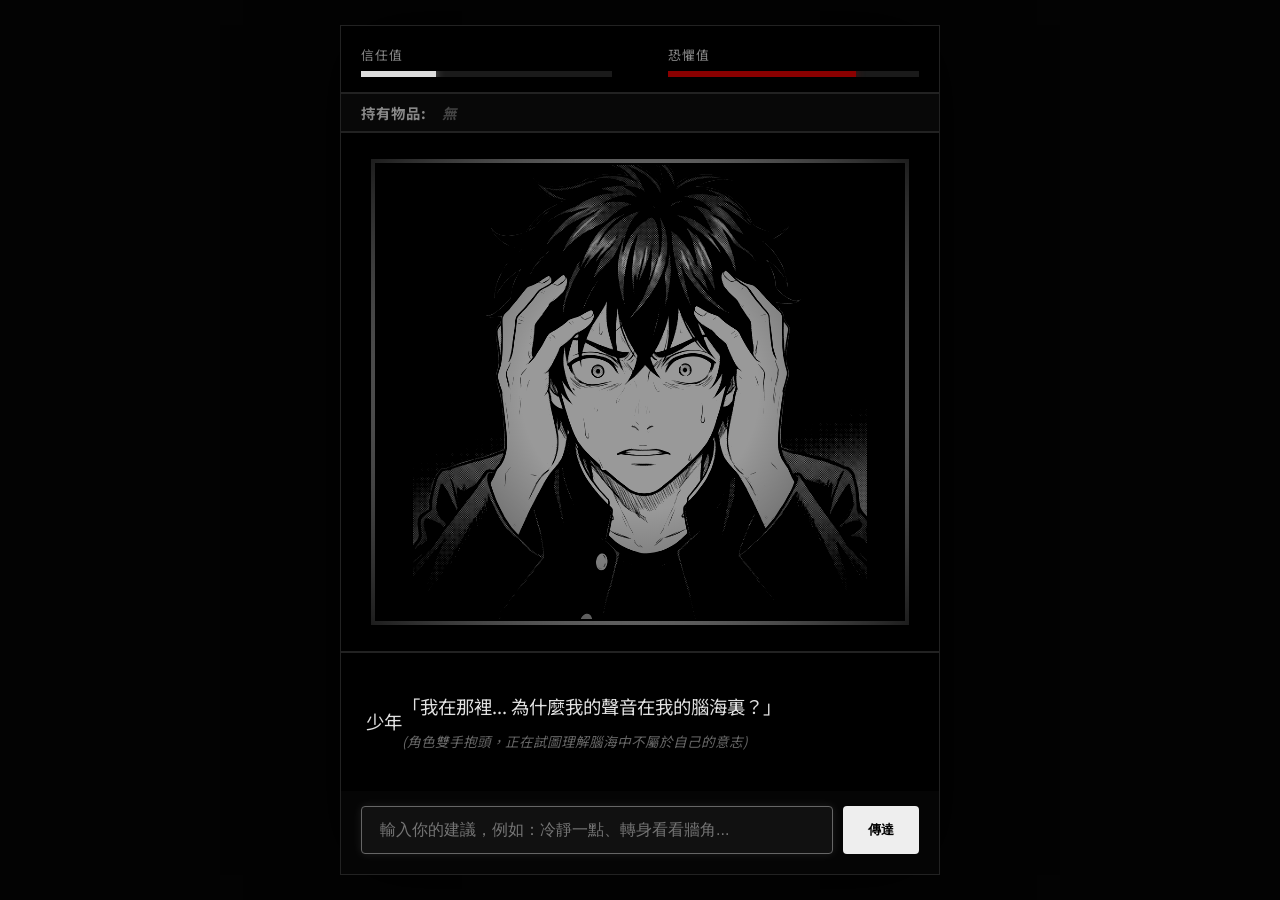
==== Just_A_Suggestion_Game/static/game/index.html @ 44a62f9b "fix(thesis): implementation of AI autonomy and zero-text manga aesthetic v6.1" ====
<!DOCTYPE html>
<html lang="zh-TW">
<head>
    <meta charset="UTF-8">
    <meta name="viewport" content="width=device-width, initial-scale=1.0">
    <title>《只是一個建議》前導測試版</title>
    <link rel="stylesheet" href="style.css">
    <link href="https://fonts.googleapis.com/css2?family=Noto+Sans+TC:wght@300;400;700&display=swap" rel="stylesheet">
</head>
<body>
    <div id="game-container">
        <!-- 狀態列 -->
        <header id="status-bar">
            <div class="stat">
                <label>信任值</label>
                <div class="bar-bg"><div id="trust-bar" class="bar-fill trust"></div></div>
            </div>
            <div class="stat">
                <label>恐懼值</label>
                <div class="bar-bg"><div id="fear-bar" class="bar-fill fear"></div></div>
            </div>
        </header>

        <!-- 物品欄 -->
        <div id="inventory-bar">
            <span>持有物品:</span>
            <div id="inventory-items">
                <span class="empty-inventory">無</span>
            </div>
        </div>

        <!-- 視覺呈現 (風格化漫畫分鏡) -->
        <div id="scene-display">
            <img id="scene-image" src="assets/starter_v6_1.png" alt="Stylized manga panel">
            <div id="vignette"></div>
            <!-- 黑白雜訊疊加層模擬不穩定的 AI 畫面 -->
            <div id="noise-overlay"></div>
        </div>

        <!-- 文字對話框 -->
        <div id="dialogue-box">
            <div id="username-display">少年</div>
            <p id="npc-text">「我在那裡... 為什麼我的聲音在我的腦海裏？」<br><span class="desc">(角色雙手抱頭，正在試圖理解腦海中不屬於自己的意志)</span></p>
        </div>

        <!-- 玩家輸入區 -->
        <div id="input-area">
            <input type="text" id="suggestion-input" placeholder="輸入你的建議，例如：冷靜一點、轉身看看牆角..." autocomplete="off">
            <button id="submit-btn">傳達</button>
        </div>
    </div>
    <script src="game.js"></script>
</body>
</html>
---- Just_A_Suggestion_Game/static/game/style.css ----
* {
    box-sizing: border-box;
    margin: 0;
    padding: 0;
}

body {
    background-color: #030303;
    color: #e0e0e0;
    font-family: 'Noto Sans TC', sans-serif;
    display: flex;
    justify-content: center;
    align-items: center;
    height: 100vh;
    overflow: hidden;
}

#game-container {
    width: 100%;
    max-width: 600px;
    height: 100%;
    max-height: 850px;
    background-color: #0a0a0a;
    display: flex;
    flex-direction: column;
    border: 1px solid #222;
    box-shadow: 0 0 80px rgba(0,0,0,0.9);
}

#status-bar {
    display: flex;
    justify-content: space-between;
    padding: 15px 20px;
    background-color: #000;
    border-bottom: 2px solid #222;
}

.stat {
    width: 45%;
}

.stat label {
    font-size: 0.8rem;
    color: #888;
    letter-spacing: 1px;
}

.bar-bg {
    width: 100%;
    height: 6px;
    background-color: #1a1a1a;
    margin-top: 6px;
    overflow: hidden;
}

.bar-fill {
    height: 100%;
    transition: width 0.8s cubic-bezier(0.22, 1, 0.36, 1);
}

.bar-fill.trust {
    background-color: #ddd;
    box-shadow: 0 0 10px rgba(255,255,255,0.5);
}

.bar-fill.fear {
    background-color: #8a0000;
    box-shadow: 0 0 10px rgba(138,0,0,0.8);
}

#scene-display {
    flex-grow: 1;
    position: relative;
    overflow: hidden;
    background-color: #000;
    display: flex;
    justify-content: center;
    align-items: center;
}

/* 高反差黑白漫畫風格的核心濾鏡 */
#scene-image {
    width: 90%;
    height: 90%;
    object-fit: contain;
    filter: grayscale(100%) contrast(150%) brightness(0.9);
    transition: all 0.5s ease;
    opacity: 1;
    border: 4px solid #fff;
    padding: 2px;
    background-color: #000;
}

#vignette {
    position: absolute;
    top: 0; left: 0; right: 0; bottom: 0;
    background: radial-gradient(circle, transparent 30%, rgba(0,0,0,0.95) 100%);
    pointer-events: none;
}

#noise-overlay {
    position: absolute;
    top: 0; left: 0; right: 0; bottom: 0;
    background: url('[data-uri]');
    opacity: 0.15;
    pointer-events: none;
    mix-blend-mode: overlay;
}

#dialogue-box {
    min-height: 140px;
    padding: 25px;
    background-color: #000;
    border-top: 2px solid #222;
    font-size: 1.15rem;
    line-height: 1.7;
    display: flex;
    align-items: center;
}

#npc-text {
    margin: 0;
}

.desc {
    font-size: 0.85rem;
    color: #666;
    display: block;
    margin-top: 8px;
    font-style: italic;
}

#input-area {
    display: flex;
    padding: 15px 20px 20px 20px;
    background-color: #050505;
}

#suggestion-input {
    flex-grow: 1;
    background-color: #111;
    border: 1px solid #333;
    color: #eee;
    padding: 14px 18px;
    font-size: 1rem;
    border-radius: 4px;
    outline: none;
    transition: all 0.3s;
}

#suggestion-input:focus {
    border-color: #666;
    box-shadow: 0 0 10px rgba(255,255,255,0.1);
}

#submit-btn {
    background-color: #eee;
    color: #000;
    border: none;
    padding: 0 25px;
    margin-left: 10px;
    font-weight: bold;
    cursor: pointer;
    border-radius: 4px;
    transition: background 0.3s, transform 0.1s;
}

#submit-btn:hover {
    background-color: #fff;
}

#submit-btn:active {
    transform: scale(0.95);
}

#submit-btn:disabled {
    background-color: #444;
    cursor: not-allowed;
}

#inventory-bar {
    background-color: #080808;
    color: #888;
    padding: 8px 20px;
    font-size: 0.9rem;
    display: flex;
    align-items: center;
    border-bottom: 2px solid #222;
}

#inventory-bar span:first-child {
    margin-right: 15px;
    font-weight: bold;
    letter-spacing: 1px;
}

#inventory-items {
    display: flex;
    gap: 10px;
}

.inventory-item {
    background-color: #1a1a1a;
    border: 1px solid #444;
    padding: 3px 10px;
    border-radius: 3px;
    color: #ccc;
    font-size: 0.85rem;
}

.empty-inventory {
    color: #444;
    font-style: italic;
}
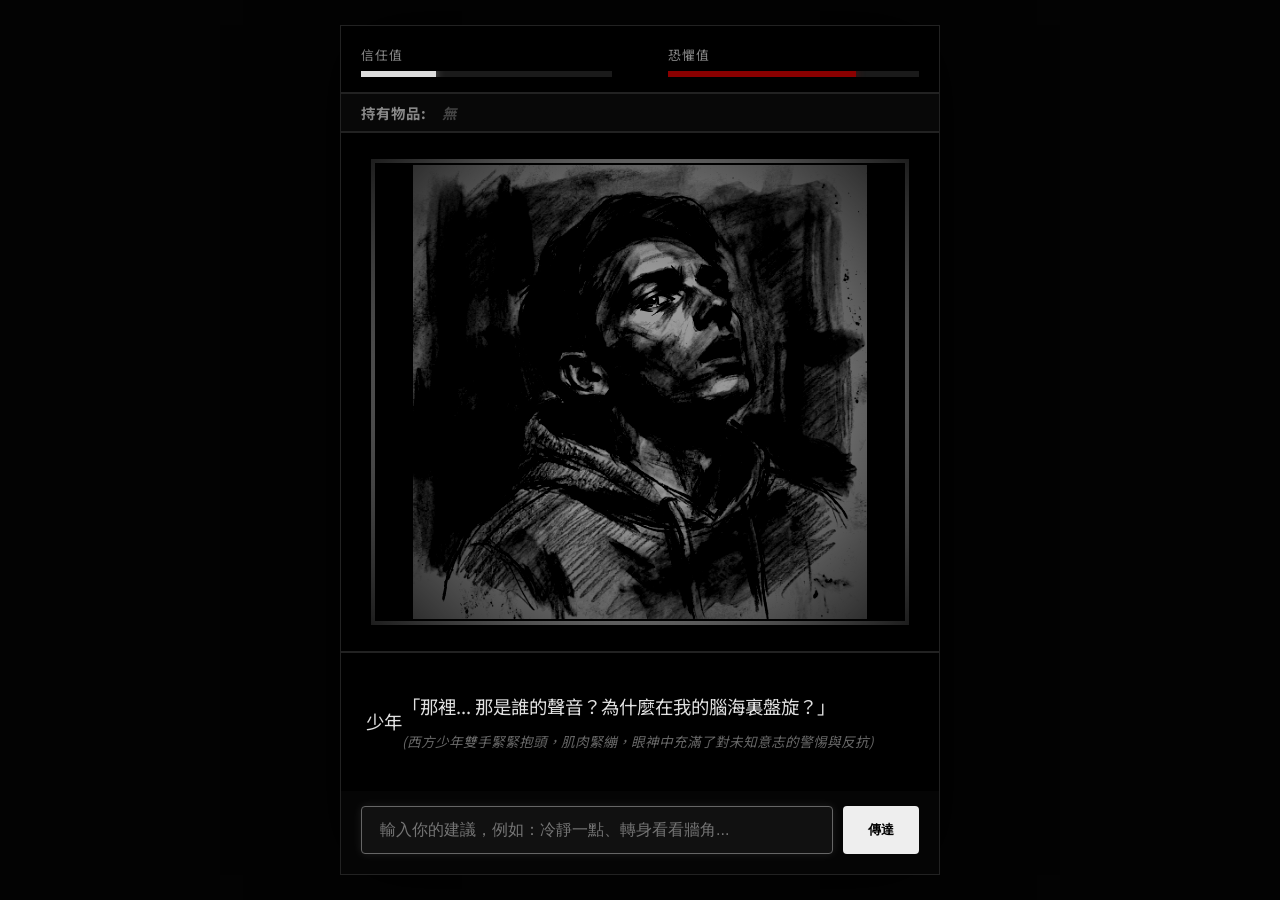
==== commit 7890e279: "feat(thesis): Final rebrand to v12 Western Impressionist Noir" ====
--- a/Just_A_Suggestion_Game/static/game/index.html
+++ b/Just_A_Suggestion_Game/static/game/index.html
@@ -29,9 +29,9 @@
             </div>
         </div>
 
-        <!-- 視覺呈現 (風格化漫畫分鏡) -->
+        <!-- 視覺呈現 (西方超低細節印象派分鏡) -->
         <div id="scene-display">
-            <img id="scene-image" src="assets/starter_v6_1.png" alt="Stylized manga panel">
+            <img id="scene-image" src="assets/starter_v12.png" alt="Impressionist noir panel">
             <div id="vignette"></div>
             <!-- 黑白雜訊疊加層模擬不穩定的 AI 畫面 -->
             <div id="noise-overlay"></div>
@@ -40,7 +40,7 @@
         <!-- 文字對話框 -->
         <div id="dialogue-box">
             <div id="username-display">少年</div>
-            <p id="npc-text">「我在那裡... 為什麼我的聲音在我的腦海裏？」<br><span class="desc">(角色雙手抱頭，正在試圖理解腦海中不屬於自己的意志)</span></p>
+            <p id="npc-text">「那裡... 那是誰的聲音？為什麼在我的腦海裏盤旋？」<br><span class="desc">(西方少年雙手緊緊抱頭，肌肉緊繃，眼神中充滿了對未知意志的警惕與反抗)</span></p>
         </div>
 
         <!-- 玩家輸入區 -->
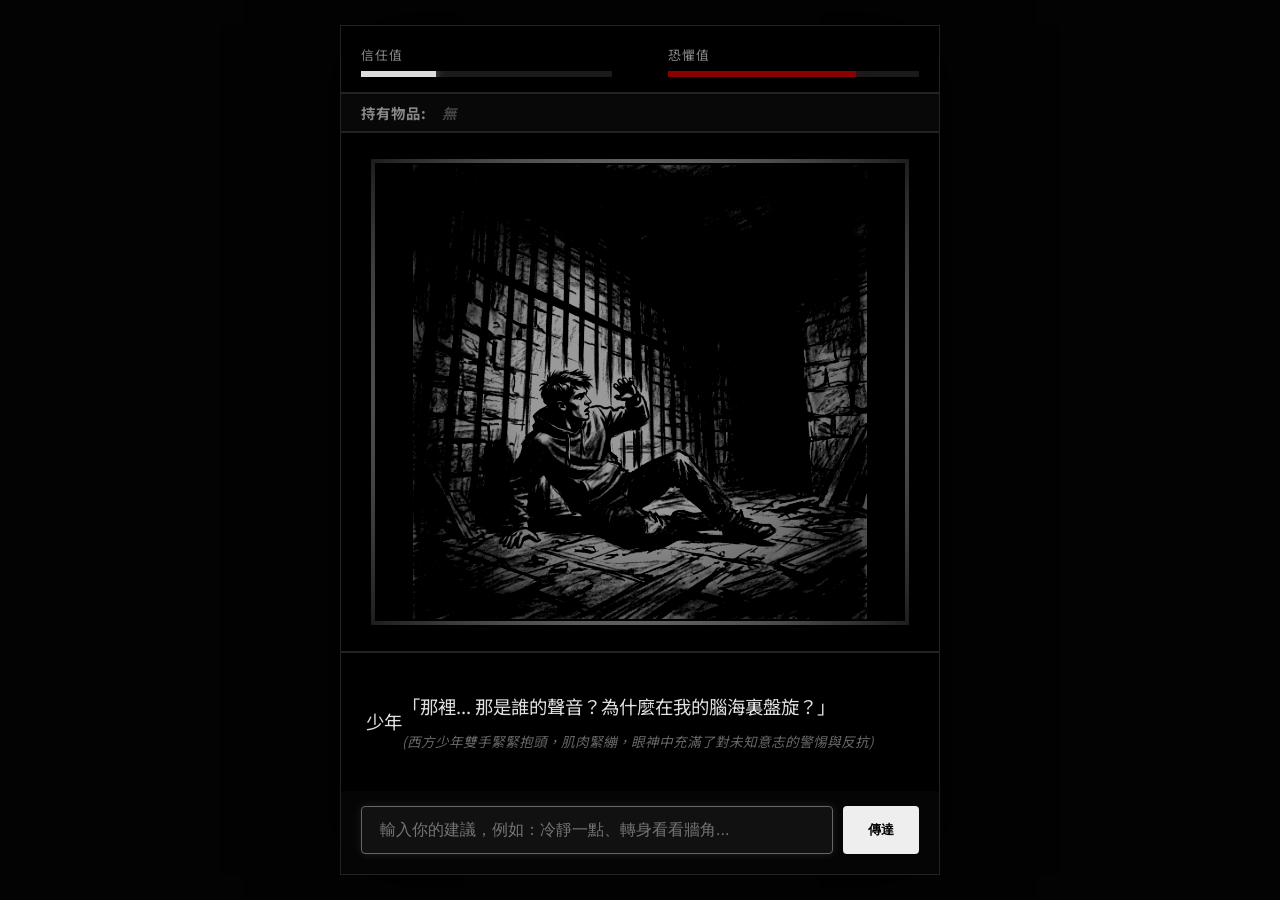
==== commit f308d938: "fix(cache): Final cache-busting update for v12.1" ====
--- a/Just_A_Suggestion_Game/static/game/index.html
+++ b/Just_A_Suggestion_Game/static/game/index.html
@@ -31,7 +31,7 @@
 
         <!-- 視覺呈現 (西方超低細節印象派分鏡) -->
         <div id="scene-display">
-            <img id="scene-image" src="assets/starter_v12.png" alt="Impressionist noir panel">
+            <img id="scene-image" src="assets/starter_v12_1.png" alt="Impressionist noir panel">
             <div id="vignette"></div>
             <!-- 黑白雜訊疊加層模擬不穩定的 AI 畫面 -->
             <div id="noise-overlay"></div>
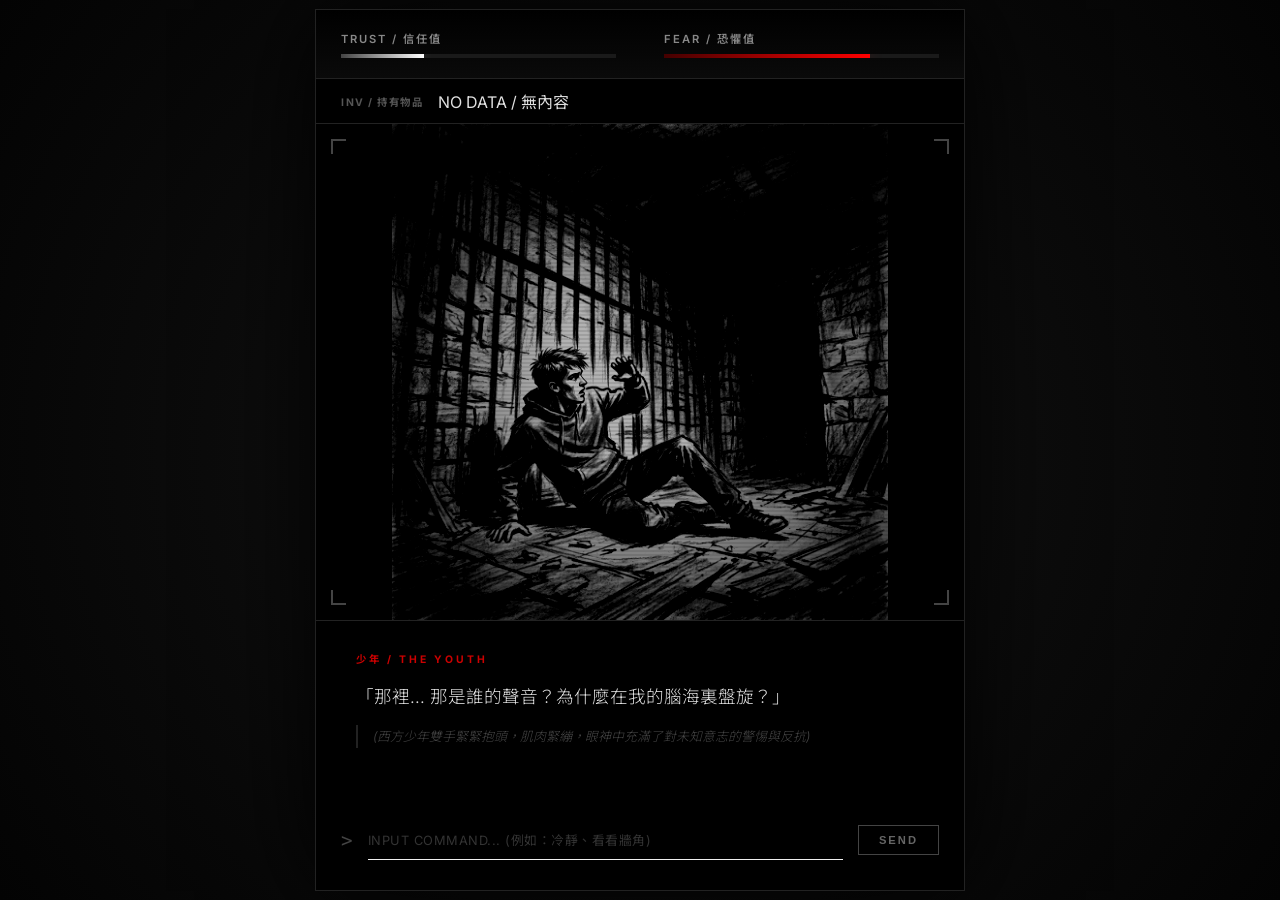
==== commit c081a071: "feat(ui): v13 Comprehensive UI redesign - Noir-Console Aesthetic" ====
--- a/Just_A_Suggestion_Game/static/game/index.html
+++ b/Just_A_Suggestion_Game/static/game/index.html
@@ -3,52 +3,66 @@
 <head>
     <meta charset="UTF-8">
     <meta name="viewport" content="width=device-width, initial-scale=1.0">
-    <title>《只是一個建議》前導測試版</title>
+    <title>《只是一個建議》| Just A Suggestion</title>
+    <!-- 引入 Inter 與 Noto Sans TC 提升專業感 -->
+    <link href="https://fonts.googleapis.com/css2?family=Inter:wght@300;400;600&family=Noto+Sans+TC:wght@300;400;700&display=swap" rel="stylesheet">
     <link rel="stylesheet" href="style.css">
-    <link href="https://fonts.googleapis.com/css2?family=Noto+Sans+TC:wght@300;400;700&display=swap" rel="stylesheet">
 </head>
 <body>
     <div id="game-container">
-        <!-- 狀態列 -->
+        <!-- 核心控制台狀態列 -->
         <header id="status-bar">
             <div class="stat">
-                <label>信任值</label>
-                <div class="bar-bg"><div id="trust-bar" class="bar-fill trust"></div></div>
+                <label>TRUST / 信任值</label>
+                <div class="bar-bg"><div id="trust-bar" class="bar-fill trust" style="width: 50%;"></div></div>
             </div>
             <div class="stat">
-                <label>恐懼值</label>
-                <div class="bar-bg"><div id="fear-bar" class="bar-fill fear"></div></div>
+                <label>FEAR / 恐懼值</label>
+                <div class="bar-bg"><div id="fear-bar" class="bar-fill fear" style="width: 50%;"></div></div>
             </div>
         </header>
 
-        <!-- 物品欄 -->
+        <!-- 背包模組 -->
         <div id="inventory-bar">
-            <span>持有物品:</span>
+            <span class="module-label">INV / 持有物品</span>
             <div id="inventory-items">
-                <span class="empty-inventory">無</span>
+                <span class="empty-inventory">NO DATA / 無內容</span>
             </div>
         </div>
 
-        <!-- 視覺呈現 (西方超低細節印象派分鏡) -->
+        <!-- 視覺展現區 (控制台監控風格) -->
         <div id="scene-display">
+            <!-- 裝飾性掃描線與噪點 -->
+            <div class="scanlines"></div>
+            <div class="corner-accent top-left"></div>
+            <div class="corner-accent top-right"></div>
+            <div class="corner-accent bottom-left"></div>
+            <div class="corner-accent bottom-right"></div>
+            
             <img id="scene-image" src="assets/starter_v12_1.png" alt="Impressionist noir panel">
             <div id="vignette"></div>
-            <!-- 黑白雜訊疊加層模擬不穩定的 AI 畫面 -->
             <div id="noise-overlay"></div>
         </div>
 
-        <!-- 文字對話框 -->
+        <!-- 對話終端 -->
         <div id="dialogue-box">
-            <div id="username-display">少年</div>
-            <p id="npc-text">「那裡... 那是誰的聲音？為什麼在我的腦海裏盤旋？」<br><span class="desc">(西方少年雙手緊緊抱頭，肌肉緊繃，眼神中充滿了對未知意志的警惕與反抗)</span></p>
+            <div id="npc-content">
+                <div id="username-display">少年 / THE YOUTH</div>
+                <div id="text-wrapper">
+                    <p id="npc-text">「那裡... 那是誰的聲音？為什麼在我的腦海裏盤旋？」<br><span class="desc">(西方少年雙手緊緊抱頭，肌肉緊繃，眼神中充滿了對未知意志的警惕與反抗)</span></p>
+                </div>
+            </div>
         </div>
 
-        <!-- 玩家輸入區 -->
+        <!-- 指令輸入列 -->
         <div id="input-area">
-            <input type="text" id="suggestion-input" placeholder="輸入你的建議，例如：冷靜一點、轉身看看牆角..." autocomplete="off">
-            <button id="submit-btn">傳達</button>
+            <div class="prompt-icon">></div>
+            <input type="text" id="suggestion-input" placeholder="INPUT COMMAND... (例如：冷靜、看看牆角)" autocomplete="off">
+            <button id="submit-btn" disabled>SEND</button>
         </div>
     </div>
+
+    <!-- 啟動腳本 -->
     <script src="game.js"></script>
 </body>
 </html>
--- a/Just_A_Suggestion_Game/static/game/style.css
+++ b/Just_A_Suggestion_Game/static/game/style.css
@@ -1,3 +1,14 @@
+:root {
+    --bg-color: #030303;
+    --panel-bg: rgba(13, 13, 13, 0.9);
+    --accent-red: #cc0000;
+    --accent-white: #f0f0f0;
+    --border-color: #222222;
+    --text-primary: #e0e0e0;
+    --text-secondary: #888888;
+    --spacing: 20px;
+}
+
 * {
     box-sizing: border-box;
     margin: 0;
@@ -5,210 +16,283 @@
 }
 
 body {
-    background-color: #030303;
-    color: #e0e0e0;
-    font-family: 'Noto Sans TC', sans-serif;
+    background-color: var(--bg-color);
+    color: var(--text-primary);
+    font-family: 'Inter', 'Noto Sans TC', sans-serif;
     display: flex;
     justify-content: center;
     align-items: center;
     height: 100vh;
     overflow: hidden;
+    background-image: 
+        radial-gradient(circle at 50% 50%, #151515 0%, #030303 100%);
 }
 
 #game-container {
     width: 100%;
-    max-width: 600px;
-    height: 100%;
-    max-height: 850px;
-    background-color: #0a0a0a;
+    max-width: 650px;
+    height: 98vh;
+    background-color: var(--panel-bg);
     display: flex;
     flex-direction: column;
-    border: 1px solid #222;
-    box-shadow: 0 0 80px rgba(0,0,0,0.9);
-}
-
+    border: 1px solid var(--border-color);
+    box-shadow: 0 0 100px rgba(0,0,0,1);
+    backdrop-filter: blur(10px);
+    position: relative;
+}
+
+/* 核心狀態列 */
 #status-bar {
     display: flex;
     justify-content: space-between;
-    padding: 15px 20px;
-    background-color: #000;
-    border-bottom: 2px solid #222;
+    padding: 20px 25px;
+    background: linear-gradient(to bottom, #000, #0a0a0a);
+    border-bottom: 1px solid var(--border-color);
 }
 
 .stat {
-    width: 45%;
+    width: 46%;
 }
 
 .stat label {
-    font-size: 0.8rem;
-    color: #888;
-    letter-spacing: 1px;
+    font-size: 0.7rem;
+    font-weight: 600;
+    color: var(--text-secondary);
+    letter-spacing: 2px;
+    display: block;
+    margin-bottom: 8px;
 }
 
 .bar-bg {
     width: 100%;
-    height: 6px;
+    height: 4px;
     background-color: #1a1a1a;
-    margin-top: 6px;
+    position: relative;
     overflow: hidden;
 }
 
 .bar-fill {
     height: 100%;
-    transition: width 0.8s cubic-bezier(0.22, 1, 0.36, 1);
+    width: 0%;
+    transition: width 1s cubic-bezier(0.2, 0.8, 0.2, 1);
 }
 
 .bar-fill.trust {
-    background-color: #ddd;
-    box-shadow: 0 0 10px rgba(255,255,255,0.5);
+    background: linear-gradient(90deg, #444, #fff);
+    box-shadow: 0 0 15px rgba(255,255,255,0.2);
 }
 
 .bar-fill.fear {
-    background-color: #8a0000;
-    box-shadow: 0 0 10px rgba(138,0,0,0.8);
-}
-
+    background: linear-gradient(90deg, #400, #f00);
+    box-shadow: 0 0 15px rgba(255,0,0,0.3);
+    animation: fear-pulse 2s infinite alternate;
+}
+
+@keyframes fear-pulse {
+    from { opacity: 0.7; }
+    to { opacity: 1; filter: brightness(1.2); }
+}
+
+/* 物品欄 */
+#inventory-bar {
+    background-color: #000;
+    padding: 10px 25px;
+    border-bottom: 1px solid var(--border-color);
+    display: flex;
+    align-items: center;
+}
+
+.module-label {
+    font-size: 0.65rem;
+    color: #555;
+    font-weight: bold;
+    letter-spacing: 1.5px;
+    margin-right: 15px;
+}
+
+#inventory-items {
+    display: flex;
+    gap: 8px;
+}
+
+.inventory-item {
+    font-size: 0.75rem;
+    background: #111;
+    border: 1px solid #333;
+    padding: 2px 10px;
+    border-radius: 2px;
+    color: #aaa;
+}
+
+/* 視覺監控區 */
 #scene-display {
     flex-grow: 1;
     position: relative;
+    background-color: #000;
+    display: flex;
+    justify-content: center;
+    align-items: center;
     overflow: hidden;
+}
+
+#scene-image {
+    width: 100%;
+    height: 100%;
+    object-fit: contain;
+    filter: grayscale(100%) contrast(1.1) brightness(0.85);
+    transition: opacity 0.8s ease-in-out;
+}
+
+/* 掃描線與視覺細節 */
+.scanlines {
+    position: absolute;
+    top: 0; left: 0; width: 100%; height: 100%;
+    background: linear-gradient(
+        to bottom,
+        rgba(18, 16, 16, 0) 50%,
+        rgba(0, 0, 0, 0.1) 50%
+    );
+    background-size: 100% 4px;
+    z-index: 10;
+    pointer-events: none;
+}
+
+.corner-accent {
+    position: absolute;
+    width: 15px;
+    height: 15px;
+    border-color: #444;
+    border-style: solid;
+    z-index: 20;
+    pointer-events: none;
+}
+.top-left { top: 15px; left: 15px; border-width: 2px 0 0 2px; }
+.top-right { top: 15px; right: 15px; border-width: 2px 2px 0 0; }
+.bottom-left { bottom: 15px; left: 15px; border-width: 0 0 2px 2px; }
+.bottom-right { bottom: 15px; right: 15px; border-width: 0 2px 2px 0; }
+
+#vignette {
+    position: absolute;
+    inset: 0;
+    background: radial-gradient(circle, transparent 20%, rgba(0,0,0,0.9) 100%);
+    z-index: 5;
+    pointer-events: none;
+}
+
+#noise-overlay {
+    position: absolute;
+    inset: 0;
+    background: url('https://www.transparenttextures.com/patterns/carbon-fibre.png');
+    opacity: 0.05;
+    z-index: 15;
+    pointer-events: none;
+}
+
+/* 對話終端 */
+#dialogue-box {
     background-color: #000;
-    display: flex;
-    justify-content: center;
-    align-items: center;
-}
-
-/* 高反差黑白漫畫風格的核心濾鏡 */
-#scene-image {
-    width: 90%;
-    height: 90%;
-    object-fit: contain;
-    filter: grayscale(100%) contrast(150%) brightness(0.9);
-    transition: all 0.5s ease;
-    opacity: 1;
-    border: 4px solid #fff;
-    padding: 2px;
-    background-color: #000;
-}
-
-#vignette {
-    position: absolute;
-    top: 0; left: 0; right: 0; bottom: 0;
-    background: radial-gradient(circle, transparent 30%, rgba(0,0,0,0.95) 100%);
-    pointer-events: none;
-}
-
-#noise-overlay {
-    position: absolute;
-    top: 0; left: 0; right: 0; bottom: 0;
-    background: url('[data-uri]');
-    opacity: 0.15;
-    pointer-events: none;
-    mix-blend-mode: overlay;
-}
-
-#dialogue-box {
-    min-height: 140px;
-    padding: 25px;
-    background-color: #000;
-    border-top: 2px solid #222;
-    font-size: 1.15rem;
-    line-height: 1.7;
-    display: flex;
-    align-items: center;
+    border-top: 1px solid var(--border-color);
+    padding: 30px 40px;
+    min-height: 180px;
+    position: relative;
+}
+
+#npc-content {
+    max-width: 100%;
+}
+
+#username-display {
+    font-size: 0.65rem;
+    letter-spacing: 3px;
+    color: var(--accent-red);
+    margin-bottom: 15px;
+    font-weight: bold;
+    text-transform: uppercase;
 }
 
 #npc-text {
-    margin: 0;
+    font-size: 1.1rem;
+    line-height: 1.8;
+    color: var(--text-primary);
+    font-weight: 300;
 }
 
 .desc {
-    font-size: 0.85rem;
-    color: #666;
+    color: #444;
+    font-size: 0.8rem;
+    margin-top: 12px;
     display: block;
-    margin-top: 8px;
     font-style: italic;
-}
-
+    border-left: 2px solid #222;
+    padding-left: 15px;
+}
+
+/* 指令輸入列 */
 #input-area {
-    display: flex;
-    padding: 15px 20px 20px 20px;
-    background-color: #050505;
+    padding: 20px 25px 30px 25px;
+    background: #000;
+    display: flex;
+    align-items: center;
+    gap: 15px;
+}
+
+.prompt-icon {
+    font-family: monospace;
+    color: #444;
+    font-size: 1.2rem;
 }
 
 #suggestion-input {
     flex-grow: 1;
-    background-color: #111;
-    border: 1px solid #333;
-    color: #eee;
-    padding: 14px 18px;
-    font-size: 1rem;
-    border-radius: 4px;
+    background: transparent;
+    border: none;
+    border-bottom: 1px solid #333;
+    color: #fff;
+    padding: 10px 0;
+    font-family: inherit;
+    font-size: 0.95rem;
+    letter-spacing: 0.5px;
     outline: none;
+    transition: border-color 0.3s;
+}
+
+#suggestion-input:focus {
+    border-color: var(--accent-white);
+}
+
+#suggestion-input::placeholder {
+    color: #333;
+    font-size: 0.8rem;
+    text-transform: uppercase;
+}
+
+#submit-btn {
+    background: transparent;
+    color: #666;
+    border: 1px solid #444;
+    padding: 8px 20px;
+    font-size: 0.7rem;
+    font-weight: bold;
+    letter-spacing: 2px;
+    cursor: pointer;
+    text-transform: uppercase;
     transition: all 0.3s;
 }
 
-#suggestion-input:focus {
-    border-color: #666;
-    box-shadow: 0 0 10px rgba(255,255,255,0.1);
-}
-
-#submit-btn {
-    background-color: #eee;
+#submit-btn:hover:not(:disabled) {
+    background: #fff;
     color: #000;
-    border: none;
-    padding: 0 25px;
-    margin-left: 10px;
-    font-weight: bold;
-    cursor: pointer;
-    border-radius: 4px;
-    transition: background 0.3s, transform 0.1s;
-}
-
-#submit-btn:hover {
-    background-color: #fff;
-}
-
-#submit-btn:active {
-    transform: scale(0.95);
+    border-color: #fff;
+    box-shadow: 0 0 20px rgba(255,255,255,0.2);
 }
 
 #submit-btn:disabled {
-    background-color: #444;
+    opacity: 0.3;
     cursor: not-allowed;
 }
 
-#inventory-bar {
-    background-color: #080808;
-    color: #888;
-    padding: 8px 20px;
-    font-size: 0.9rem;
-    display: flex;
-    align-items: center;
-    border-bottom: 2px solid #222;
-}
-
-#inventory-bar span:first-child {
-    margin-right: 15px;
-    font-weight: bold;
-    letter-spacing: 1px;
-}
-
-#inventory-items {
-    display: flex;
-    gap: 10px;
-}
-
-.inventory-item {
-    background-color: #1a1a1a;
-    border: 1px solid #444;
-    padding: 3px 10px;
-    border-radius: 3px;
-    color: #ccc;
-    font-size: 0.85rem;
-}
-
-.empty-inventory {
-    color: #444;
-    font-style: italic;
-}
+/* 隱藏原生卷軸 */
+::-webkit-scrollbar {
+    width: 0;
+    background: transparent;
+}
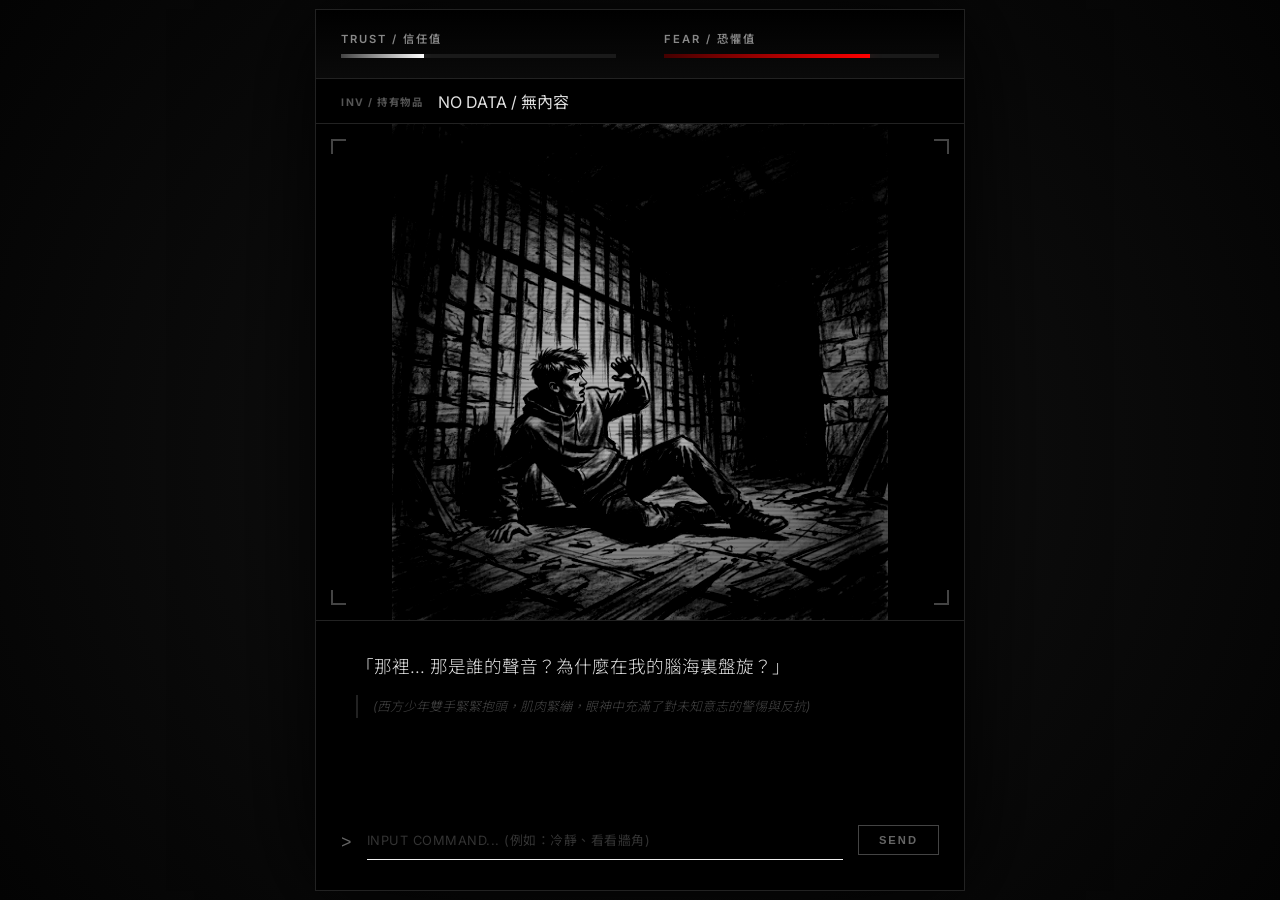
==== commit 995e9495: "style(ui): Remove character name and fix prompt icon alignment" ====
--- a/Just_A_Suggestion_Game/static/game/index.html
+++ b/Just_A_Suggestion_Game/static/game/index.html
@@ -47,7 +47,6 @@
         <!-- 對話終端 -->
         <div id="dialogue-box">
             <div id="npc-content">
-                <div id="username-display">少年 / THE YOUTH</div>
                 <div id="text-wrapper">
                     <p id="npc-text">「那裡... 那是誰的聲音？為什麼在我的腦海裏盤旋？」<br><span class="desc">(西方少年雙手緊緊抱頭，肌肉緊繃，眼神中充滿了對未知意志的警惕與反抗)</span></p>
                 </div>
--- a/Just_A_Suggestion_Game/static/game/style.css
+++ b/Just_A_Suggestion_Game/static/game/style.css
@@ -237,9 +237,11 @@
 }
 
 .prompt-icon {
-    font-family: monospace;
-    color: #444;
-    font-size: 1.2rem;
+    font-family: 'Courier New', monospace;
+    color: #666;
+    font-size: 1.1rem;
+    margin-bottom: -5px; /* 與輸入框底線對齊 */
+    user-select: none;
 }
 
 #suggestion-input {
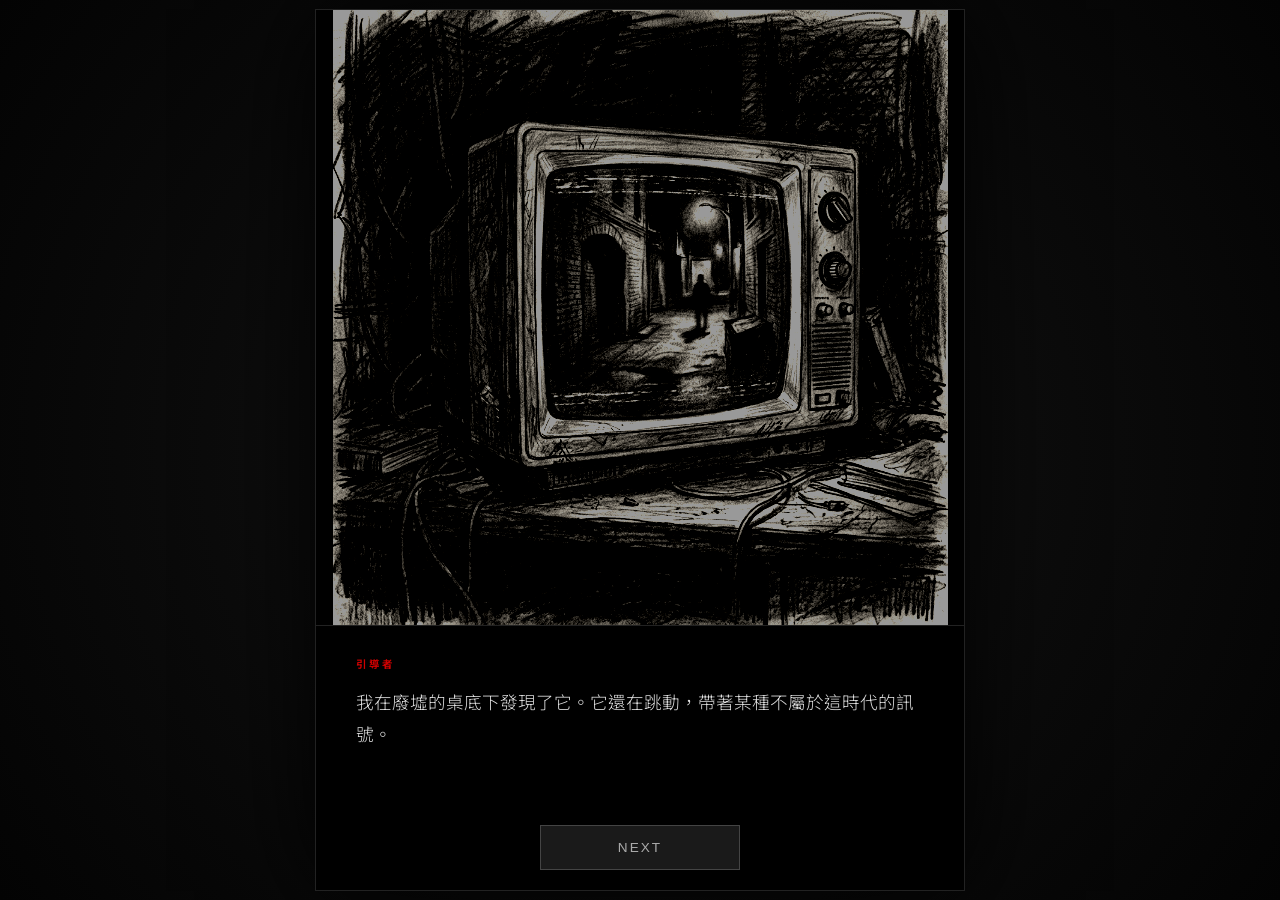
==== commit e292d3e5: "feat(game): upgrade to Gemini 2.5 Pro & Imagen 4.0, unify charcoal sketch visuals, and fix API 404" ====
--- a/Just_A_Suggestion_Game/static/game/index.html
+++ b/Just_A_Suggestion_Game/static/game/index.html
@@ -3,65 +3,59 @@
 <head>
     <meta charset="UTF-8">
     <meta name="viewport" content="width=device-width, initial-scale=1.0">
-    <title>《只是一個建議》| Just A Suggestion</title>
-    <!-- 引入 Inter 與 Noto Sans TC 提升專業感 -->
-    <link href="https://fonts.googleapis.com/css2?family=Inter:wght@300;400;600&family=Noto+Sans+TC:wght@300;400;700&display=swap" rel="stylesheet">
+    <title>《只是一個建議》前導測試版</title>
     <link rel="stylesheet" href="style.css">
+    <link href="https://fonts.googleapis.com/css2?family=Noto+Sans+TC:wght@300;400;700&display=swap" rel="stylesheet">
 </head>
 <body>
-    <div id="game-container">
-        <!-- 核心控制台狀態列 -->
+    <div id="game-container" class="intro-mode">
+        <!-- BGM -->
+        <audio id="bgm-player" loop>
+            <source src="https://ia800109.us.archive.org/30/items/DarkAmbient_728/DarkAmbient.mp3" type="audio/mpeg">
+        </audio>
+
+        <!-- 狀態列 -->
         <header id="status-bar">
             <div class="stat">
-                <label>TRUST / 信任值</label>
-                <div class="bar-bg"><div id="trust-bar" class="bar-fill trust" style="width: 50%;"></div></div>
+                <label>信任值</label>
+                <div class="bar-bg"><div id="trust-bar" class="bar-fill trust"></div></div>
             </div>
             <div class="stat">
-                <label>FEAR / 恐懼值</label>
-                <div class="bar-bg"><div id="fear-bar" class="bar-fill fear" style="width: 50%;"></div></div>
+                <label>恐懼值</label>
+                <div class="bar-bg"><div id="fear-bar" class="bar-fill fear"></div></div>
             </div>
         </header>
 
-        <!-- 背包模組 -->
+        <!-- 物品欄 -->
         <div id="inventory-bar">
-            <span class="module-label">INV / 持有物品</span>
+            <span>持有物品:</span>
             <div id="inventory-items">
-                <span class="empty-inventory">NO DATA / 無內容</span>
+                <span class="empty-inventory">無</span>
             </div>
         </div>
 
-        <!-- 視覺展現區 (控制台監控風格) -->
+        <!-- 視覺呈現 (西方超低細節印象派分鏡) -->
         <div id="scene-display">
-            <!-- 裝飾性掃描線與噪點 -->
-            <div class="scanlines"></div>
-            <div class="corner-accent top-left"></div>
-            <div class="corner-accent top-right"></div>
-            <div class="corner-accent bottom-left"></div>
-            <div class="corner-accent bottom-right"></div>
-            
-            <img id="scene-image" src="assets/starter_v12_1.png" alt="Impressionist noir panel">
+            <img id="scene-image" src="assets/intro_transceiver.png" alt="Impressionist noir panel">
+
             <div id="vignette"></div>
+            <!-- 黑白雜訊疊加層模擬不穩定的 AI 畫面 -->
             <div id="noise-overlay"></div>
         </div>
 
-        <!-- 對話終端 -->
+        <!-- 文字對話框 -->
         <div id="dialogue-box">
-            <div id="npc-content">
-                <div id="text-wrapper">
-                    <p id="npc-text">「那裡... 那是誰的聲音？為什麼在我的腦海裏盤旋？」<br><span class="desc">(西方少年雙手緊緊抱頭，肌肉緊繃，眼神中充滿了對未知意志的警惕與反抗)</span></p>
-                </div>
-            </div>
+            <div id="username-display">引導者</div>
+            <p id="npc-text">......</p>
         </div>
 
-        <!-- 指令輸入列 -->
+
+        <!-- 玩家輸入區 -->
         <div id="input-area">
-            <div class="prompt-icon">></div>
-            <input type="text" id="suggestion-input" placeholder="INPUT COMMAND... (例如：冷靜、看看牆角)" autocomplete="off">
-            <button id="submit-btn" disabled>SEND</button>
+            <input type="text" id="suggestion-input" placeholder="輸入你的回應... (他似乎還在昏迷，試著喚醒他？)" autocomplete="off">
+            <button id="submit-btn">傳達</button>
         </div>
     </div>
-
-    <!-- 啟動腳本 -->
-    <script src="game.js"></script>
+    <script src="game.js?v=force_refresh_intro_sepia"></script>
 </body>
 </html>
--- a/Just_A_Suggestion_Game/static/game/style.css
+++ b/Just_A_Suggestion_Game/static/game/style.css
@@ -39,21 +39,55 @@
     box-shadow: 0 0 100px rgba(0,0,0,1);
     backdrop-filter: blur(10px);
     position: relative;
-}
-
-/* 核心狀態列 */
+    overflow: hidden;
+}
+
+/* 序章模式：隱藏狀態列、背包、以及輸入框，保留 NEXT 按鈕 */
+#game-container.intro-mode #status-bar,
+#game-container.intro-mode #inventory-bar,
+#game-container.intro-mode .prompt-icon,
+#game-container.intro-mode #suggestion-input {
+    display: none;
+}
+
+#game-container.intro-mode #input-area {
+    border-top: none;
+    justify-content: center;
+    padding: 20px 0;
+}
+
+#game-container.intro-mode #submit-btn {
+    width: 200px;
+    height: 45px;
+    background: #1a1a1a;
+    border: 1px solid #444;
+    color: #aaa;
+    letter-spacing: 2px;
+    font-size: 0.85rem;
+    display: block;
+    animation: next-pulse 2s infinite;
+}
+
+@keyframes next-pulse {
+    0% { border-color: #333; box-shadow: 0 0 5px rgba(255,255,255,0); }
+    50% { border-color: #666; box-shadow: 0 0 15px rgba(255,255,255,0.1); }
+    100% { border-color: #333; box-shadow: 0 0 5px rgba(255,255,255,0); }
+}
+
+/* 狀態列 */
 #status-bar {
     display: flex;
     justify-content: space-between;
     padding: 20px 25px;
     background: linear-gradient(to bottom, #000, #0a0a0a);
     border-bottom: 1px solid var(--border-color);
-}
-
-.stat {
-    width: 46%;
-}
-
+    transition: transform 1s cubic-bezier(0.23, 1, 0.32, 1);
+    flex-shrink: 0;
+}
+
+#game-container.intro-mode #status-bar { transform: translateY(-100%); }
+
+.stat { width: 46%; }
 .stat label {
     font-size: 0.7rem;
     font-weight: 600;
@@ -85,12 +119,6 @@
 .bar-fill.fear {
     background: linear-gradient(90deg, #400, #f00);
     box-shadow: 0 0 15px rgba(255,0,0,0.3);
-    animation: fear-pulse 2s infinite alternate;
-}
-
-@keyframes fear-pulse {
-    from { opacity: 0.7; }
-    to { opacity: 1; filter: brightness(1.2); }
 }
 
 /* 物品欄 */
@@ -100,27 +128,18 @@
     border-bottom: 1px solid var(--border-color);
     display: flex;
     align-items: center;
-}
-
-.module-label {
-    font-size: 0.65rem;
-    color: #555;
-    font-weight: bold;
-    letter-spacing: 1.5px;
-    margin-right: 15px;
-}
-
-#inventory-items {
-    display: flex;
-    gap: 8px;
-}
-
+    transition: transform 1s cubic-bezier(0.23, 1, 0.32, 1);
+    flex-shrink: 0;
+}
+
+#game-container.intro-mode #inventory-bar { transform: translateY(-100%); }
+
+#inventory-items { display: flex; gap: 8px; }
 .inventory-item {
     font-size: 0.75rem;
     background: #111;
     border: 1px solid #333;
     padding: 2px 10px;
-    border-radius: 2px;
     color: #aaa;
 }
 
@@ -133,50 +152,15 @@
     justify-content: center;
     align-items: center;
     overflow: hidden;
+    min-height: 300px;
 }
 
 #scene-image {
-    width: 100%;
-    height: 100%;
+    max-width: 100%;
+    max-height: 100%;
     object-fit: contain;
-    filter: grayscale(100%) contrast(1.1) brightness(0.85);
+    filter: sepia(50%) grayscale(50%) contrast(120%) brightness(85%);
     transition: opacity 0.8s ease-in-out;
-}
-
-/* 掃描線與視覺細節 */
-.scanlines {
-    position: absolute;
-    top: 0; left: 0; width: 100%; height: 100%;
-    background: linear-gradient(
-        to bottom,
-        rgba(18, 16, 16, 0) 50%,
-        rgba(0, 0, 0, 0.1) 50%
-    );
-    background-size: 100% 4px;
-    z-index: 10;
-    pointer-events: none;
-}
-
-.corner-accent {
-    position: absolute;
-    width: 15px;
-    height: 15px;
-    border-color: #444;
-    border-style: solid;
-    z-index: 20;
-    pointer-events: none;
-}
-.top-left { top: 15px; left: 15px; border-width: 2px 0 0 2px; }
-.top-right { top: 15px; right: 15px; border-width: 2px 2px 0 0; }
-.bottom-left { bottom: 15px; left: 15px; border-width: 0 0 2px 2px; }
-.bottom-right { bottom: 15px; right: 15px; border-width: 0 2px 2px 0; }
-
-#vignette {
-    position: absolute;
-    inset: 0;
-    background: radial-gradient(circle, transparent 20%, rgba(0,0,0,0.9) 100%);
-    z-index: 5;
-    pointer-events: none;
 }
 
 #noise-overlay {
@@ -195,10 +179,7 @@
     padding: 30px 40px;
     min-height: 180px;
     position: relative;
-}
-
-#npc-content {
-    max-width: 100%;
+    flex-shrink: 0;
 }
 
 #username-display {
@@ -234,14 +215,8 @@
     display: flex;
     align-items: center;
     gap: 15px;
-}
-
-.prompt-icon {
-    font-family: 'Courier New', monospace;
-    color: #666;
-    font-size: 1.1rem;
-    margin-bottom: -5px; /* 與輸入框底線對齊 */
-    user-select: none;
+    flex-shrink: 0;
+    transition: all 0.5s ease;
 }
 
 #suggestion-input {
@@ -251,21 +226,8 @@
     border-bottom: 1px solid #333;
     color: #fff;
     padding: 10px 0;
-    font-family: inherit;
     font-size: 0.95rem;
-    letter-spacing: 0.5px;
     outline: none;
-    transition: border-color 0.3s;
-}
-
-#suggestion-input:focus {
-    border-color: var(--accent-white);
-}
-
-#suggestion-input::placeholder {
-    color: #333;
-    font-size: 0.8rem;
-    text-transform: uppercase;
 }
 
 #submit-btn {
@@ -274,8 +236,6 @@
     border: 1px solid #444;
     padding: 8px 20px;
     font-size: 0.7rem;
-    font-weight: bold;
-    letter-spacing: 2px;
     cursor: pointer;
     text-transform: uppercase;
     transition: all 0.3s;
@@ -285,16 +245,43 @@
     background: #fff;
     color: #000;
     border-color: #fff;
-    box-shadow: 0 0 20px rgba(255,255,255,0.2);
-}
-
-#submit-btn:disabled {
-    opacity: 0.3;
-    cursor: not-allowed;
-}
-
-/* 隱藏原生卷軸 */
-::-webkit-scrollbar {
-    width: 0;
-    background: transparent;
-}
+}
+
+/* 轉場動畫 */
+#game-container:not(.intro-mode) #input-area {
+    animation: slide-up 0.8s forwards;
+}
+
+@keyframes slide-up {
+    from { transform: translateY(100%); opacity: 0; }
+    to { transform: translateY(0); opacity: 1; }
+}
+
+.syncing-zoom {
+    transition: transform 0.5s cubic-bezier(0.19, 1, 0.22, 1);
+    transform: scale(1.2);
+}
+
+.glitch-flash {
+    animation: glitch-explosion 0.5s steps(2) infinite;
+}
+
+@keyframes glitch-explosion {
+    0% { filter: invert(0) contrast(2) brightness(2); transform: translate(5px, -5px); }
+    100% { filter: none; transform: none; }
+}
+
+.sync-label {
+    position: absolute;
+    top: 50%; left: 50%;
+    transform: translate(-50%, -50%);
+    color: #fff;
+    font-family: monospace;
+    letter-spacing: 5px;
+    font-size: 1.5rem;
+    z-index: 100;
+    animation: blink 0.1s infinite;
+}
+
+@keyframes blink { 0% { opacity: 1; } 50% { opacity: 0.1; } 100% { opacity: 1; } }
+
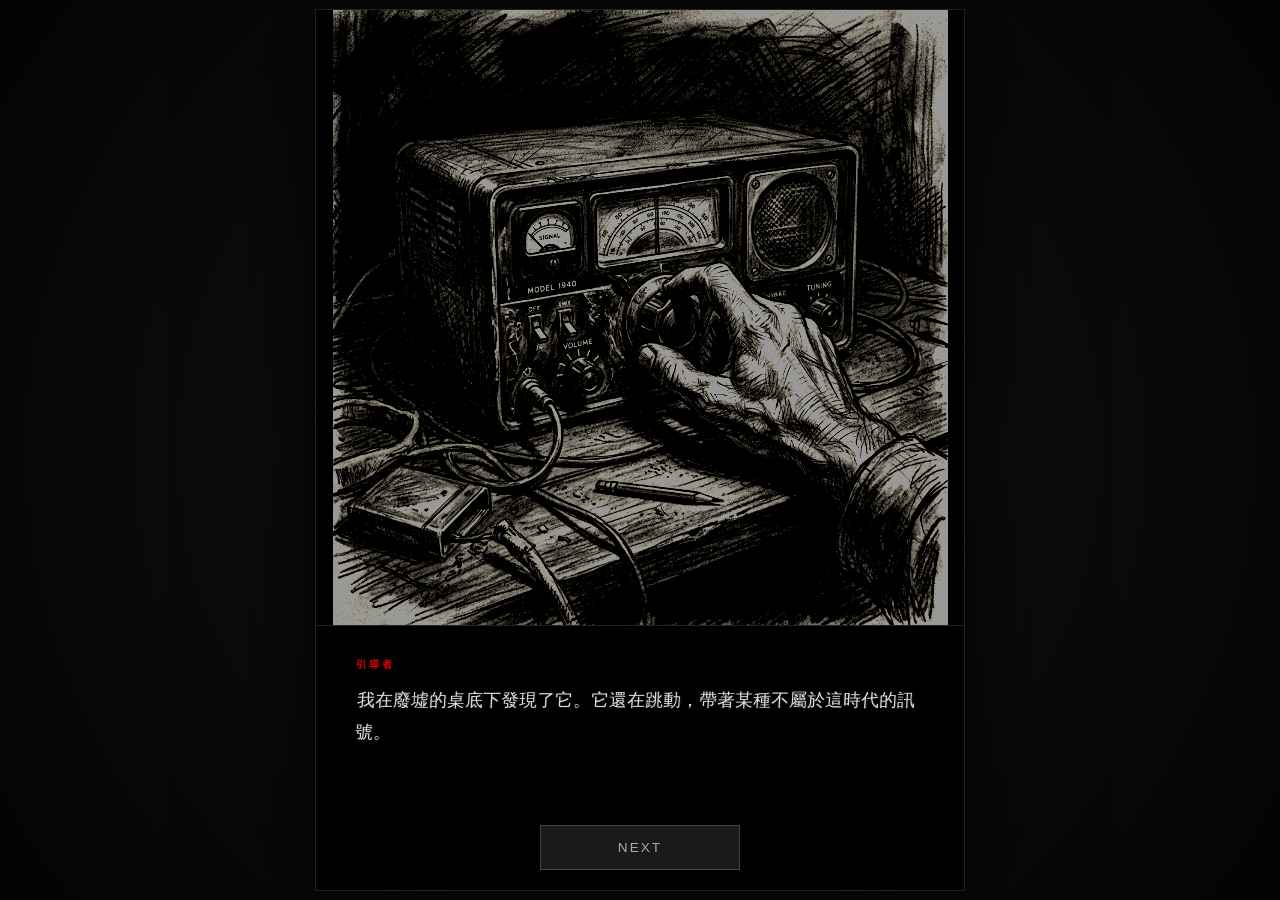
==== commit 0cd2ea54: "V12.5.10: Lock visual style, manga cinematography, and fix extreme image cache issue" ====
--- a/Just_A_Suggestion_Game/static/game/index.html
+++ b/Just_A_Suggestion_Game/static/game/index.html
@@ -4,7 +4,7 @@
     <meta charset="UTF-8">
     <meta name="viewport" content="width=device-width, initial-scale=1.0">
     <title>《只是一個建議》前導測試版</title>
-    <link rel="stylesheet" href="style.css">
+    <link rel="stylesheet" href="style.css?v=v12_5_sync_v8001">
     <link href="https://fonts.googleapis.com/css2?family=Noto+Sans+TC:wght@300;400;700&display=swap" rel="stylesheet">
 </head>
 <body>
@@ -36,7 +36,7 @@
 
         <!-- 視覺呈現 (西方超低細節印象派分鏡) -->
         <div id="scene-display">
-            <img id="scene-image" src="assets/intro_transceiver.png" alt="Impressionist noir panel">
+            <img id="scene-image" src="assets/intro_radio_v8.png" alt="Impressionist noir panel">
 
             <div id="vignette"></div>
             <!-- 黑白雜訊疊加層模擬不穩定的 AI 畫面 -->
@@ -56,6 +56,6 @@
             <button id="submit-btn">傳達</button>
         </div>
     </div>
-    <script src="game.js?v=force_refresh_intro_sepia"></script>
+    <script src="game.js?v=v12_5_sync_v8001"></script>
 </body>
 </html>
--- a/Just_A_Suggestion_Game/static/game/style.css
+++ b/Just_A_Suggestion_Game/static/game/style.css
@@ -196,6 +196,20 @@
     line-height: 1.8;
     color: var(--text-primary);
     font-weight: 300;
+    font-family: 'Courier New', Courier, monospace; /* 改為等寬碼字體 */
+    transform: skewX(-3deg); /* 微微傾斜營造類比感 */
+    text-shadow: 1px 0 1px rgba(255,255,255,0.1), -1px 0 1px rgba(255,255,255,0.05); /* 淡淡的殘影 */
+    animation: signal-flicker 8s infinite; /* 引入信號閃爍動畫 */
+    display: block;
+}
+
+@keyframes signal-flicker {
+    0% { opacity: 1; filter: blur(0px); text-shadow: 1px 0 1px rgba(255,255,255,0.1); }
+    94% { opacity: 1; filter: blur(0px); }
+    95% { opacity: 0.8; filter: blur(1px); text-shadow: 3px 0 2px rgba(255,255,255,0.3); }
+    96% { opacity: 1; filter: blur(0px); }
+    97% { opacity: 0.9; filter: blur(0.5px); }
+    98% { opacity: 1; filter: blur(0px); }
 }
 
 .desc {
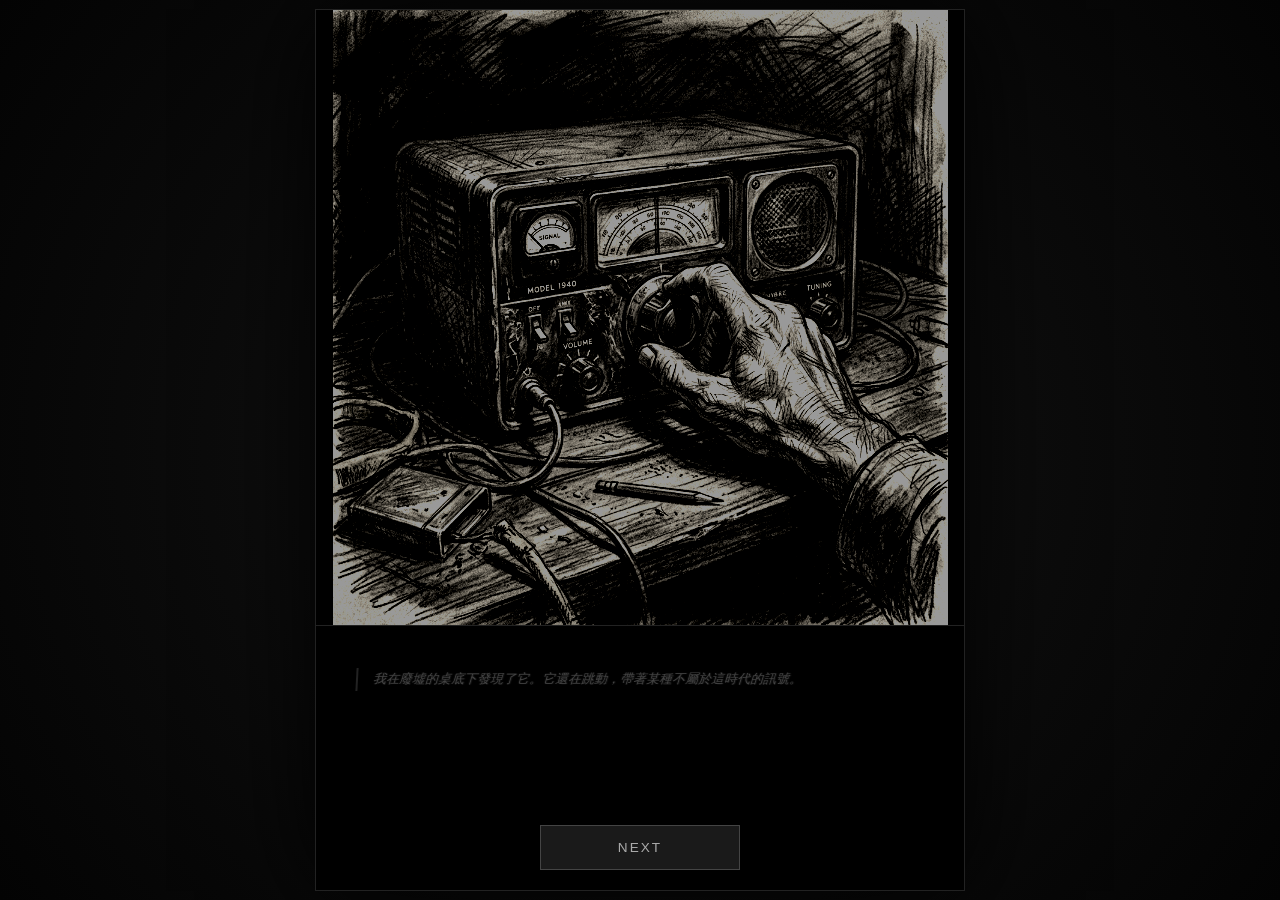
==== commit b5056b39: "只是一個建議8002" ====
--- a/Just_A_Suggestion_Game/static/game/index.html
+++ b/Just_A_Suggestion_Game/static/game/index.html
@@ -4,7 +4,7 @@
     <meta charset="UTF-8">
     <meta name="viewport" content="width=device-width, initial-scale=1.0">
     <title>《只是一個建議》前導測試版</title>
-    <link rel="stylesheet" href="style.css?v=v12_5_sync_v8001">
+    <link rel="stylesheet" href="style.css?v=v12_5_sync_v8002">
     <link href="https://fonts.googleapis.com/css2?family=Noto+Sans+TC:wght@300;400;700&display=swap" rel="stylesheet">
 </head>
 <body>
@@ -56,6 +56,6 @@
             <button id="submit-btn">傳達</button>
         </div>
     </div>
-    <script src="game.js?v=v12_5_sync_v8001"></script>
+    <script src="game.js?v=v12_5_sync_v8002"></script>
 </body>
 </html>
